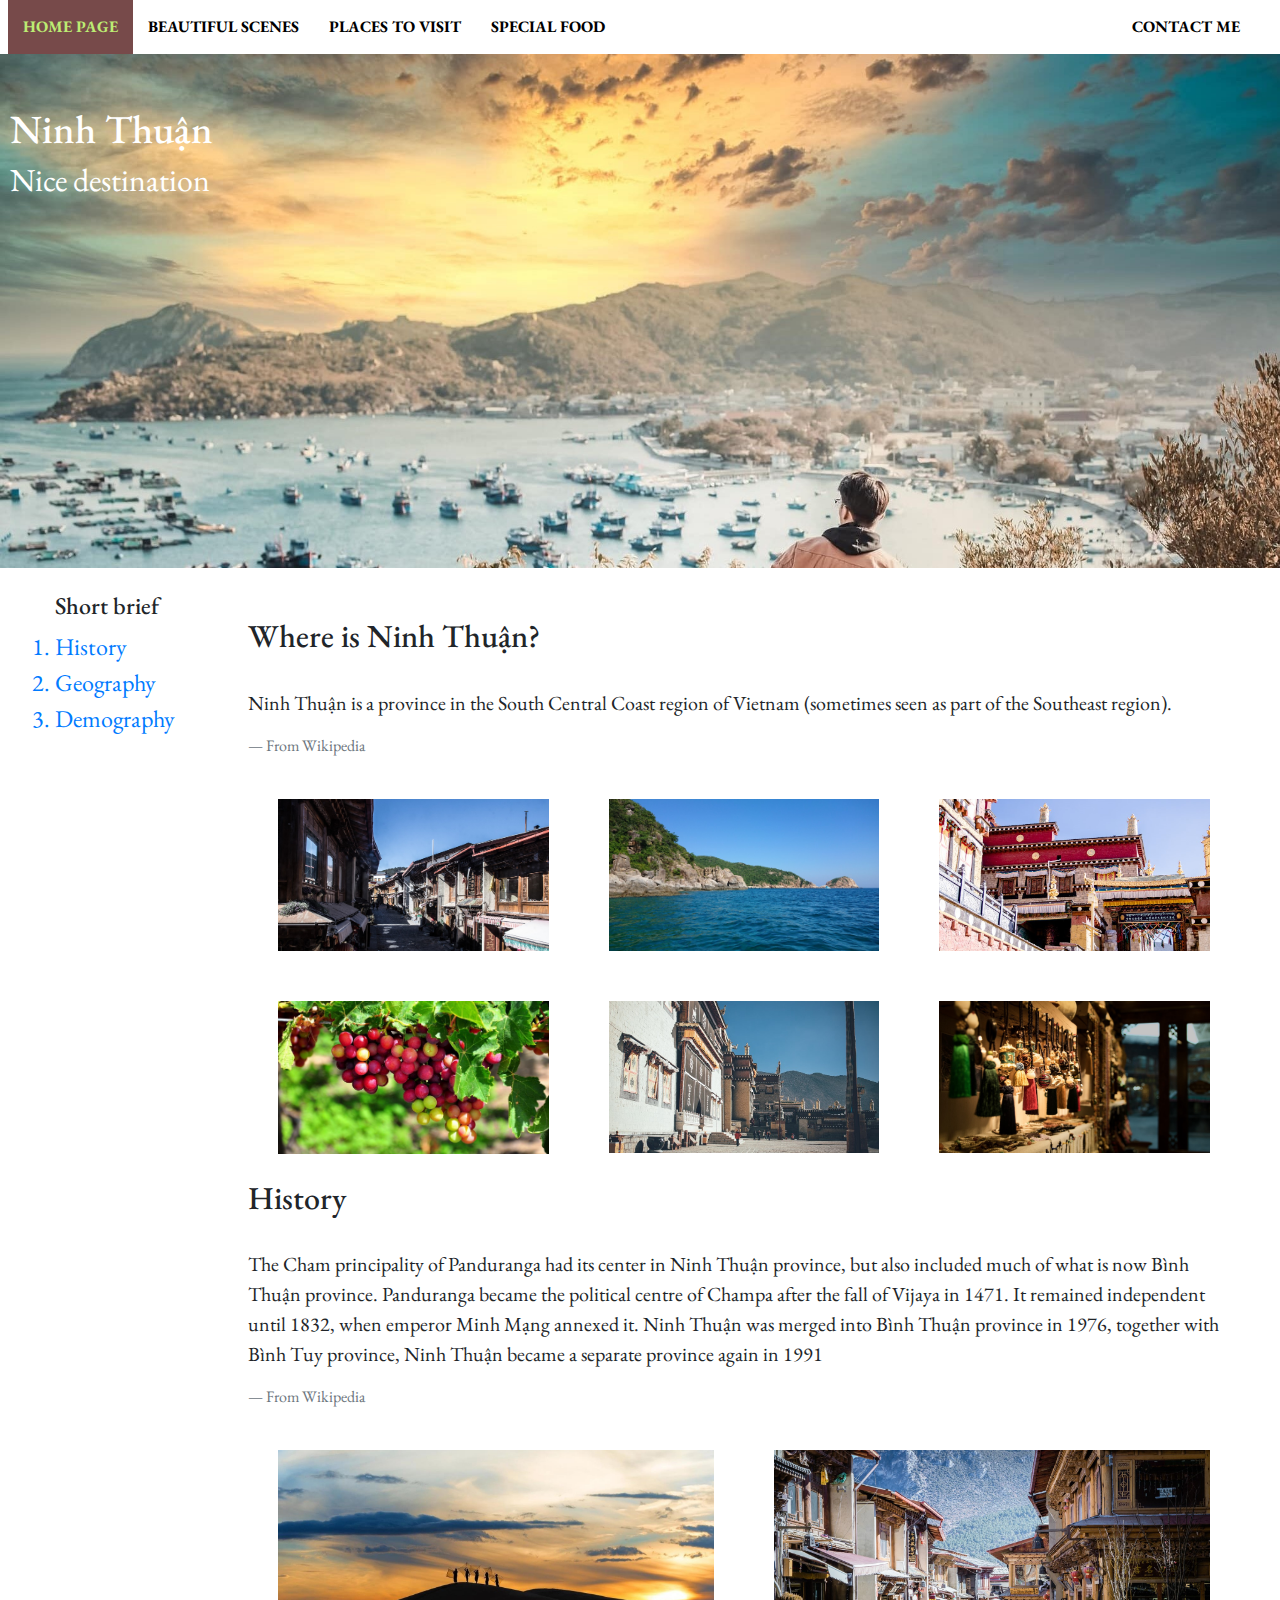
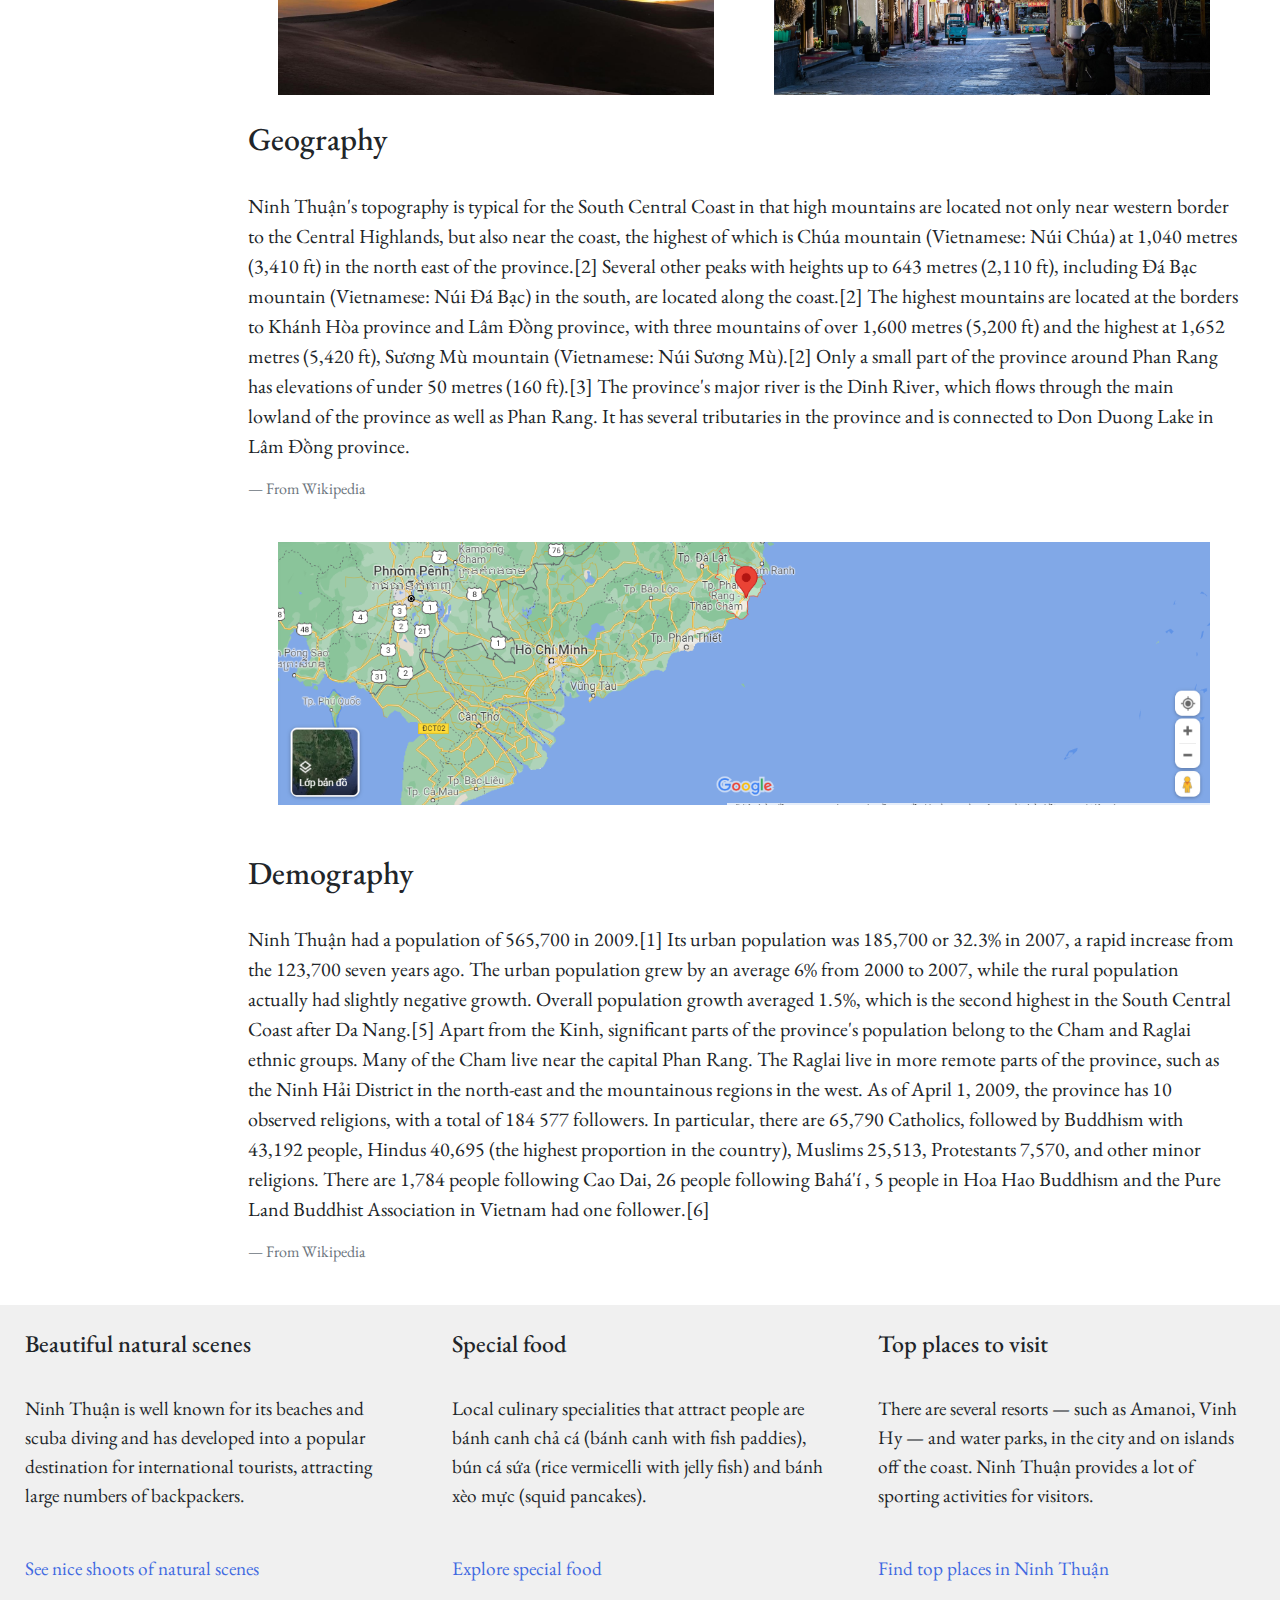
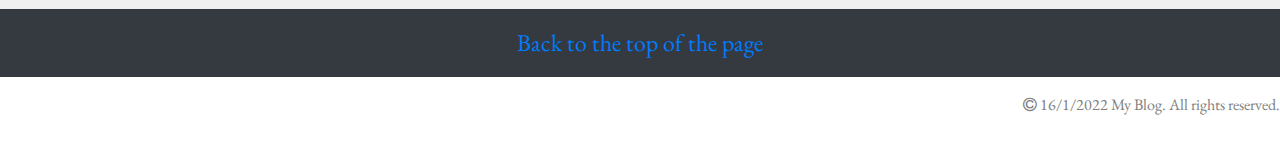
==== index.html @ 448e0904 "Add initial files" ====
<!DOCTYPE html>
<html lang="en">
<head>
    <meta charset="UTF-8">
    <meta http-equiv="X-UA-Compatible" content="IE=edge">
    <meta name="viewport" content="width=device-width, initial-scale=1.0">
    <link rel="stylesheet" href="https://cdn.jsdelivr.net/npm/bootstrap@4.6.1/dist/css/bootstrap.min.css">
    <link rel="stylesheet" href="https://cdnjs.cloudflare.com/ajax/libs/font-awesome/4.7.0/css/font-awesome.min.css">
    <link rel="stylesheet" href="style.css">    
    <title>Ninh Thuận</title>
    
</head>
<body>
    <div id="fb-root"></div>
    <script async defer crossorigin="anonymous" src="https://connect.facebook.net/vi_VN/sdk.js#xfbml=1&version=v12.0" nonce="tMiXaSj3"></script>
    <!-- navbar -->
    <ul class="topnav">
            <li><a class="active" href="index.html">Home page</a></li>
            <li><a href="scenes.html">Beautiful scenes</a></li>
            <li><a href="places.html">Places to visit</a></li>
            <li><a href="food.html">Special food</a></li>
            <li class="topnav-right"><a href="contact.html">Contact me</a></li>   
    </ul>
    <!-- banner -->
    <div id="banner">
        <img class="banner_image" src="images/homepage/nt_hp_banner.jpg" alt="banner_pic">
        <div class="banner_content">
            <h1 class="head">Ninh Thuận <br> <small>Nice destination</small></h1><br>
        </div>        
    </div><br>
    <!-- plug in Facebook -->
    <div class="fb-like" data-href="https://www.facebook.com/yeutienganh1102" data-width="" data-layout="button" data-action="like" data-size="small" data-share="true"></div>
    <!-- brief infor -->
    <div class="row container-fluid briefinfo">
        <div class="container col-sm-12 col-md-12 col-lg-2 briefmenu">
            <ol>
                <h4>Short brief</h4>
                <a href="#history"><li>History</li></a>
                <a href="#geography"><li>Geography</li></a>
                <a href="#demography"><li>Demography</li></a>                
            </ol>
        </div>
        <div id="gallery" class="container col-sm-12 col-md-12 col-lg-10">
            <h2>Where is Ninh Thuận?</h2><br>
            <blockquote class="blockquote">
                <p>Ninh Thuận is a province in the South Central Coast region of Vietnam (sometimes seen as part of the Southeast region).</p>
                <footer class="blockquote-footer">From Wikipedia</footer>
            </blockquote>
                    <!-- gallery column -->
            <div class="container col-sm-12 col-md-12 col-lg-4 gallery-col-1">
                <img src="images/homepage/nt_hp_1.jpg" alt="img1">
                <img src="images/homepage/nt_hp_2.jpg" alt="img2">
            </div>           
            <div class="container col-sm-12 col-md-12 col-lg-4 gallery-col-2">
                <img src="images/homepage/nt_hp_3.jpg" alt="img3">
                <img src="images/homepage/nt_hp_4.jpg" alt="img4">
            </div>        
            <div class="container col-sm-12 col-md-12 col-lg-4 gallery-col-3">
                <img src="images/homepage/nt_hp_5.jpg" alt="im5">
                <img src="images/homepage/nt_hp_6.jpg" alt="img6">
            </div>
            <br>
            <h2 id="history">History</h2><br>
            <blockquote class="blockquote">
                <p>The Cham principality of Panduranga had its center in Ninh Thuận province, but also included much of what is now Bình Thuận province. Panduranga became the political centre of Champa after the fall of Vijaya in 1471. It remained independent until 1832, when emperor Minh Mạng annexed it. Ninh Thuận was merged into Bình Thuận province in 1976, together with Bình Tuy province, Ninh Thuận became a separate province again in 1991</p>
                <footer class="blockquote-footer">From Wikipedia</footer>
            </blockquote>
            
            <div class="container col-sm-12 col-md-12 col-lg-6 history-col-1">
                <img src="images/homepage/nt_hp_7.jpg" alt="img7">                
            </div>
            <div class="container col-sm-12 col-md-12 col-lg-6 history-col-2">
                <img src="images/homepage/nt_hp_8.jpg" alt="img8">                
            </div>
            <br>
            <h2 id="geography">Geography</h2><br>
            <blockquote class="blockquote">
                <p>Ninh Thuận's topography is typical for the South Central Coast in that high mountains are located not only near western border to the Central Highlands, but also near the coast, the highest of which is Chúa mountain (Vietnamese: Núi Chúa) at 1,040 metres (3,410 ft) in the north east of the province.[2] Several other peaks with heights up to 643 metres (2,110 ft), including Đá Bạc mountain (Vietnamese: Núi Đá Bạc) in the south, are located along the coast.[2] The highest mountains are located at the borders to Khánh Hòa province and Lâm Đồng province, with three mountains of over 1,600 metres (5,200 ft) and the highest at 1,652 metres (5,420 ft), Sương Mù mountain (Vietnamese: Núi Sương Mù).[2] Only a small part of the province around Phan Rang has elevations of under 50 metres (160 ft).[3] The province's major river is the Dinh River, which flows through the main lowland of the province as well as Phan Rang. It has several tributaries in the province and is connected to Don Duong Lake in Lâm Đồng province.</p>
                <footer class="blockquote-footer">From Wikipedia</footer>
            </blockquote>        
            <div class="container col-sm-12 col-md-12 col-lg-12">
                <img src="images/homepage/nt_hp_geo.PNG" alt="img_geo">                
            </div>
            <br>
            <h2 id="demography">Demography</h2><br>
            <blockquote class="blockquote">
                <p>Ninh Thuận had a population of 565,700 in 2009.[1] Its urban population was 185,700 or 32.3% in 2007, a rapid increase from the 123,700 seven years ago. The urban population grew by an average 6% from 2000 to 2007, while the rural population actually had slightly negative growth. Overall population growth averaged 1.5%, which is the second highest in the South Central Coast after Da Nang.[5]

                Apart from the Kinh, significant parts of the province's population belong to the Cham and Raglai ethnic groups. Many of the Cham live near the capital Phan Rang. The Raglai live in more remote parts of the province, such as the Ninh Hải District in the north-east and the mountainous regions in the west.
    
                As of April 1, 2009, the province has 10 observed religions, with a total of 184 577 followers. In particular, there are 65,790 Catholics, followed by Buddhism with 43,192 people, Hindus 40,695 (the highest proportion in the country), Muslims 25,513, Protestants 7,570, and other minor religions. There are 1,784 people following Cao Dai, 26 people following Bahá'í , 5 people in Hoa Hao Buddhism and the Pure Land Buddhist Association in Vietnam had one follower.[6]</p>
                <footer class="blockquote-footer">From Wikipedia</footer>
            </blockquote>          
        
        </div>
    </div>        
        
    <!-- footer -->
    <div id="footer" class="footer">
        <div class="col-sm-12 col-md-12 col-lg-4 footer-col-1">
            <h4>Beautiful natural scenes</h4><br>
            <p>Ninh Thuận is well known for its beaches and scuba diving and has developed into a popular destination for international tourists, attracting large numbers of backpackers.</p><br>
            <a href="scenes.html">See nice shoots of natural scenes</a>

        </div>
        <div class="col-sm-12 col-md-12 col-lg-4 footer-col-2">
            <h4>Special food</h4><br>
            <p>Local culinary specialities that attract people are bánh canh chả cá (bánh canh with fish paddies), bún cá sứa (rice vermicelli with jelly fish) and bánh xèo mực (squid pancakes).

            </p><br>
            <a href="food.html">Explore special food</a>
        </div>
        <div class="col-sm-12 col-md-12 col-lg-4 footer-col-3">
            <h4>Top places to visit</h4><br>
            <p>There are several resorts — such as Amanoi, Vinh Hy —  and water parks, in the city and on islands off the coast. Ninh Thuận provides a lot of sporting activities for visitors. </p><br>
            <a href="places.html">Find top places in Ninh Thuận</a>
        </div>        
    </div>
    <div class="container-fluid backtop p-3 my-3 bg-dark text-white">
        <a href="#top">Back to the top of the page</a>
    </div>
    <div class="copyright">
        <p><i class="fa fa-copyright" aria-hidden="true"></i> 16/1/2022 My Blog. All rights reserved.</p>
    </div>  
</body>
</html>
---- style.css ----
@import url('https://fonts.googleapis.com/css2?family=EB+Garamond:wght@500&family=Orelega+One&family=PT+Serif:ital,wght@1,700&family=Poppins:ital,wght@0,200;0,300;0,400;0,500;1,500&family=The+Nautigal:wght@700&display=swap');
:root{
    --contact-color: #f2726a;
}
/* reset css */
*{
    margin: 0;
    padding: 0;
    box-sizing: border-box;
}
body{
    width: 100%; 
    margin: 0;    
    font-family: 'EB Garamond', serif;
}
[class*="col-"]{
    width: 100%;
}
/* for navbar */
ul.topnav{
    list-style-type: none;
    margin: 0;
    padding: 0;
    overflow: hidden;
    font-weight: bold;    
    background-color: rgb(222, 229, 236);
}
ul.topnav li a{
    color: black;
    display: block;
    padding: 15px;    
    margin: 0px;
    text-align: center;
    text-transform: uppercase;
    text-decoration: none;
    transition: 0.3s;
}
ul.topnav li a.active {
    background-color: rgb(119, 74, 74);
    color: rgb(188, 236, 115);
}
ul.topnav li a:hover{
    background-color: #333;
    color: greenyellow;
}


/* for banner */
#banner{
    background-color:bisque;
    clear: both;
    position: relative;
    width: 100%; 
    overflow: hidden;     
}
#banner .banner_image{
    width: 100%;
    height: 40%;
    visibility: hidden;
    display: flex;
    padding: 0;
    animation-name: banner-ani;
    animation-duration: 8s;
    animation-iteration-count: infinite;    
}
@keyframes banner-ani {
    0%{
        transform: scale(1);
    }
    50%{
        transform: scale(1.2);
    } 
    100%{
        transform: scale(1);
    }   
}
#banner .banner_content{
    position: absolute;       
    display: block;
    top: 10%;
    left: 10px;
    transition: 1s;
    transition-delay: 0.3s;
}#banner .banner_content:hover{
    transform: scale(1.2) rotate(360deg) translate(50px,20px);    
}

/* for brief infor & gallery */

.briefinfo ol{
    margin-left: 25px;
    font-size: 1.5em;
} 
.row {
    margin: 0px auto;
}
#gallery{ 
    margin: 0px auto;
    padding: 25px;        
}
#gallery img{
    padding: 25px 15px;
    width: 100%;  
    transition: 0.5s; 
    transition-delay: 0.5; 
}
#gallery h2, p {
    clear: both;
}
#gallery img:hover{
    transform: scale(0.9);
    cursor: pointer;
}
#gallery .gallery-col-1, .gallery-col-2, .gallery-col-3, .history-col-1, .history-col-2 {
    float: left;    
}
hr{
    display: none;    
}
/* for footer */

#footer .footer-col-1, .footer-col-2, .footer-col-3{
    display: block;
    float: left;    
    font-size: 1.2em;
    padding: 25px;
    overflow: hidden; 
    background: rgb(240, 240, 240);   
}
#footer a{
    padding: none;
    color: royalblue;
    text-decoration: none;
}
#footer a:hover{
    color: chocolate;    
}
.backtop{
    clear: both;
    text-align: center; 
    font-size: 1.5em;    
}
.backtop a:hover{
    color: greenyellow;
}
[class*="col-"]{
    width: 100%;
}
@media only screen and (min-width: 768px) {
    /* For tablets: */
    .col-md-1 {width: 8.33%;}
    .col-md-2 {width: 16.66%;}
    .col-md-3 {width: 25%;}
    .col-md-4 {width: 33.33%;}
    .col-md-5 {width: 41.66%;}
    .col-md-6 {width: 50%;}
    .col-md-7 {width: 58.33%;}
    .col-md-8 {width: 66.66%;}
    .col-md-9 {width: 75%;}
    .col-md-10 {width: 83.33%;}
    .col-md-11 {width: 91.66%;}
    .col-md-12 {width: 100%;}
    
    ul.topnav{
        background-color: white;
    }
    ul.topnav li{
        float: left;
    }
    ul.topnav li:first-child{
        margin-left: 8px;       
    }    
    ul.topnav li.topnav-right{
        float: right;
        margin-right: 25px;
    }
    #banner .banner_image{
        visibility: visible;
    }
    #banner .banner_content{
        color: whitesmoke;
    }      
  }
  
@media only screen and (min-width: 992px) {
    /* For desktop: */
    .col-lg-1 {width: 8.33%;}
    .col-lg-2 {width: 16.66%;}
    .col-lg-3 {width: 25%;}
    .col-lg-4 {width: 33.33%;}
    .col-lg-5 {width: 41.66%;}
    .col-lg-6 {width: 50%;}
    .col-lg-7 {width: 58.33%;}
    .col-lg-8 {width: 66.66%;}
    .col-lg-9 {width: 75%;}
    .col-lg-10 {width: 83.33%;}
    .col-lg-11 {width: 91.66%;}
    .col-lg-12 {width: 100%;}
    ul{
        background-color: white;        
    }
    li a{    
        color: black;        
    }
    li a:hover{
        background-color: #333;
        color: greenyellow;
    }
    #banner .banner_image{
        visibility: visible;
    }
    #banner .banner_content{
        color: white;
    }        
    .nar-left li:first-child{
        margin-left: 25px;       
    }    
    .nar-right li:first-child{
        margin-right: 30px;
    }   
}
/* contact */
.card{
    position: relative;
    width: 100%;
    min-height: 600px;
    max-height: 600px;
    background: #242628;
    text-align: center;
    overflow: hidden;
    border-radius: 5px;    
    padding: 0;
}
.card__img{
    width: 120px;
    height: 120px;
    border-radius: 50%;
    border: 5px solid var(--contact-color);
    margin: auto;
    overflow: hidden;    
    transition: 0.5s;
    transform: translateY(25px);
}
.card__img img{
    object-fit: cover;
    width: 100%;
    height: 100%;
    object-position: center;    
}
.card__img:hover{
    width: 100%;
    height: 100%;
    border-radius: unset;
    border: unset;    
    transform: unset;
    overflow: visible;  
}    
.card h2, h3{
    margin-top: 35px;
    color: white;
}
.card p{
    color: var(--contact-color);    
}
.card__social{
    margin: 25px 0px;
}
.card__social a{
    font-size: 1.3em;
    margin: 10px 15px;
    color: white;
}
.card__social a:hover{
    color: var(--contact-color);
}
.card__button{
    width: 100px;
    height: 50px;
    border-radius: 5px;
    border: 2px solid var(--contact-color);
    background: transparent;
    color: white;
    transition: 0.5s;
    margin: auto;
}
.card__button:hover{
    background: var(--contact-color);
    transform: scale(1.2);
}
.card .quote{
    margin: 10px 10px;
    transition: 0.5s;
}
.card .quote:hover{
    color:white;
}
.progress{
    height: 35px;
    font-size: 1em;
}
.education-list li{
    font-size: 1em;
}
.table{
    text-align: center;    
}
.table .selected{
    background-color: var(--contact-color);
}
iframe{    
    height: 350px;
    width: 550px;
    margin: 0;
}
.video-container {
    position: relative;
    padding-bottom: 56.25%;
    padding-top: 30px; height: 0; overflow: hidden;
}
.video-container iframe,
.video-container object,
.video-container embed {
    position: absolute;
    top: 0;
    left: 0;
    width: 100%;
    height: 100%;
}
.copyright {
    font-size: 1em;
    text-align: right;
    padding-bottom: 10px;
    color: grey;
}
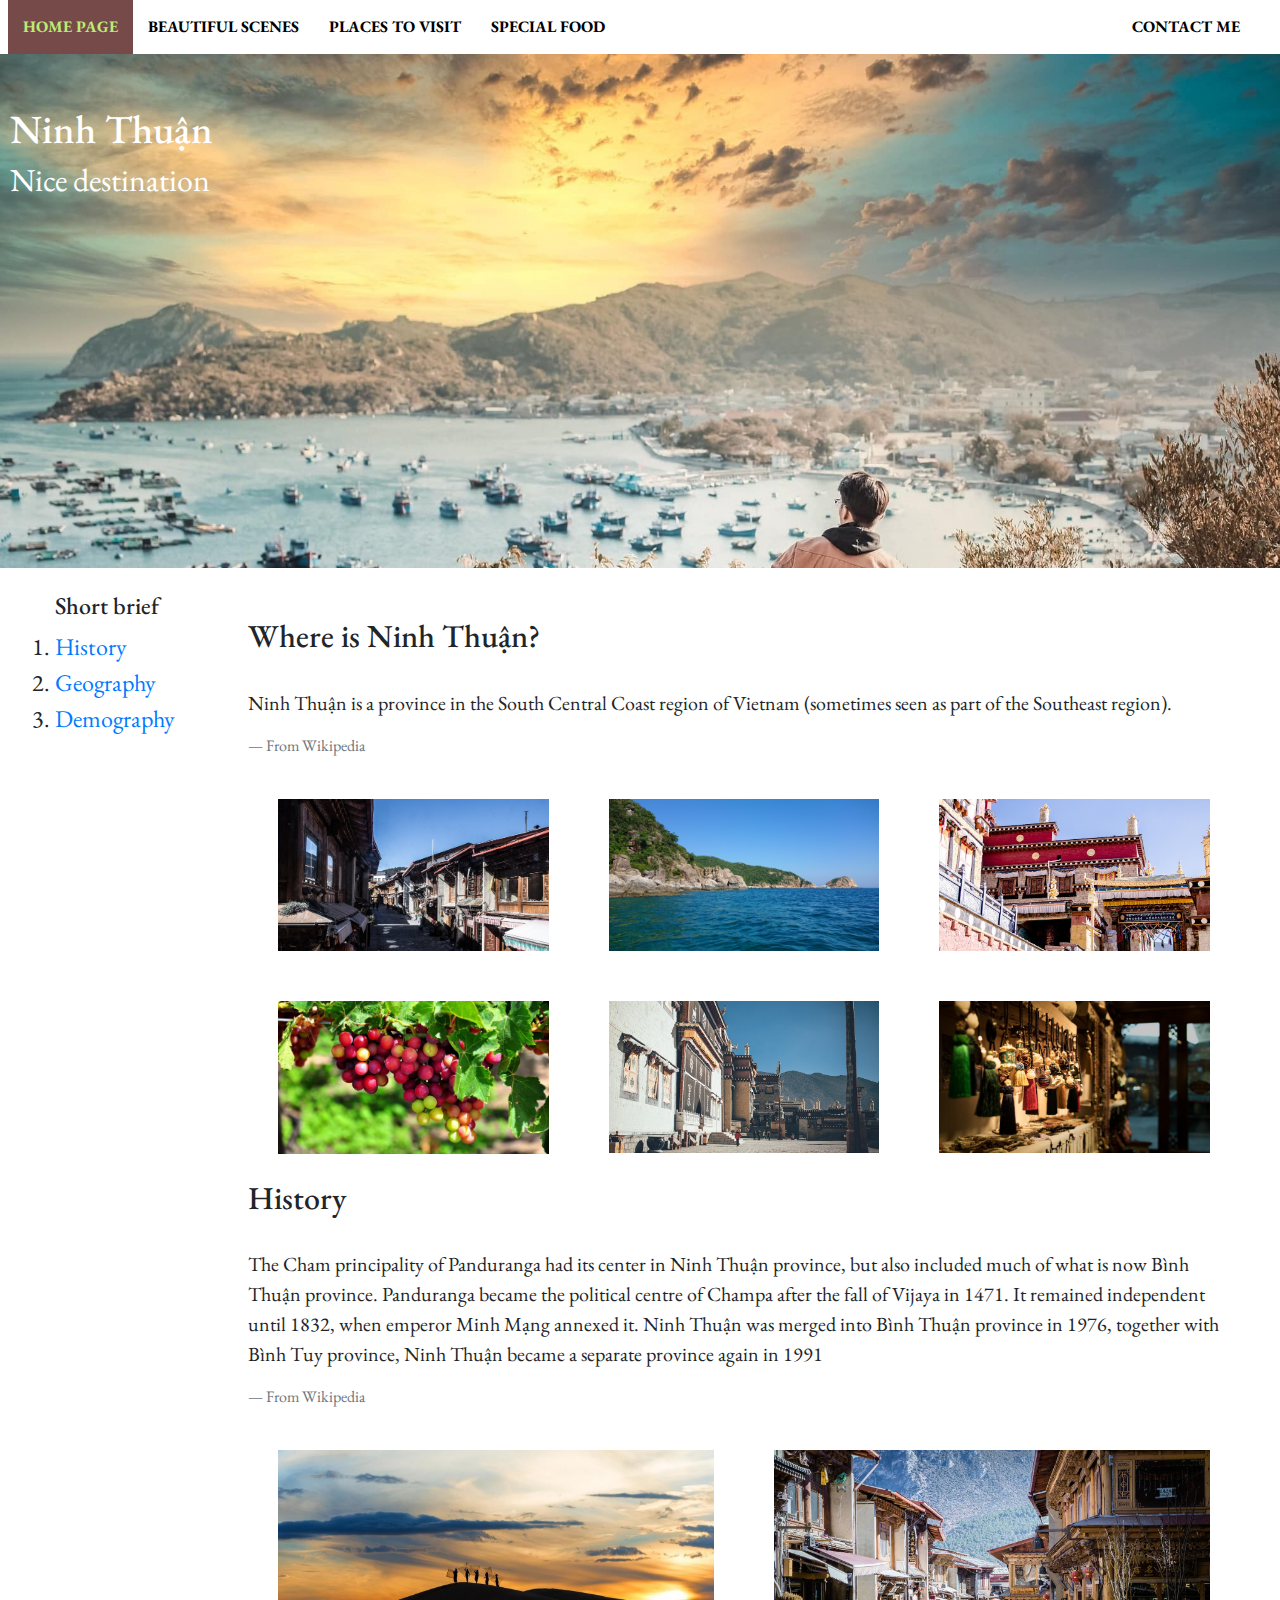
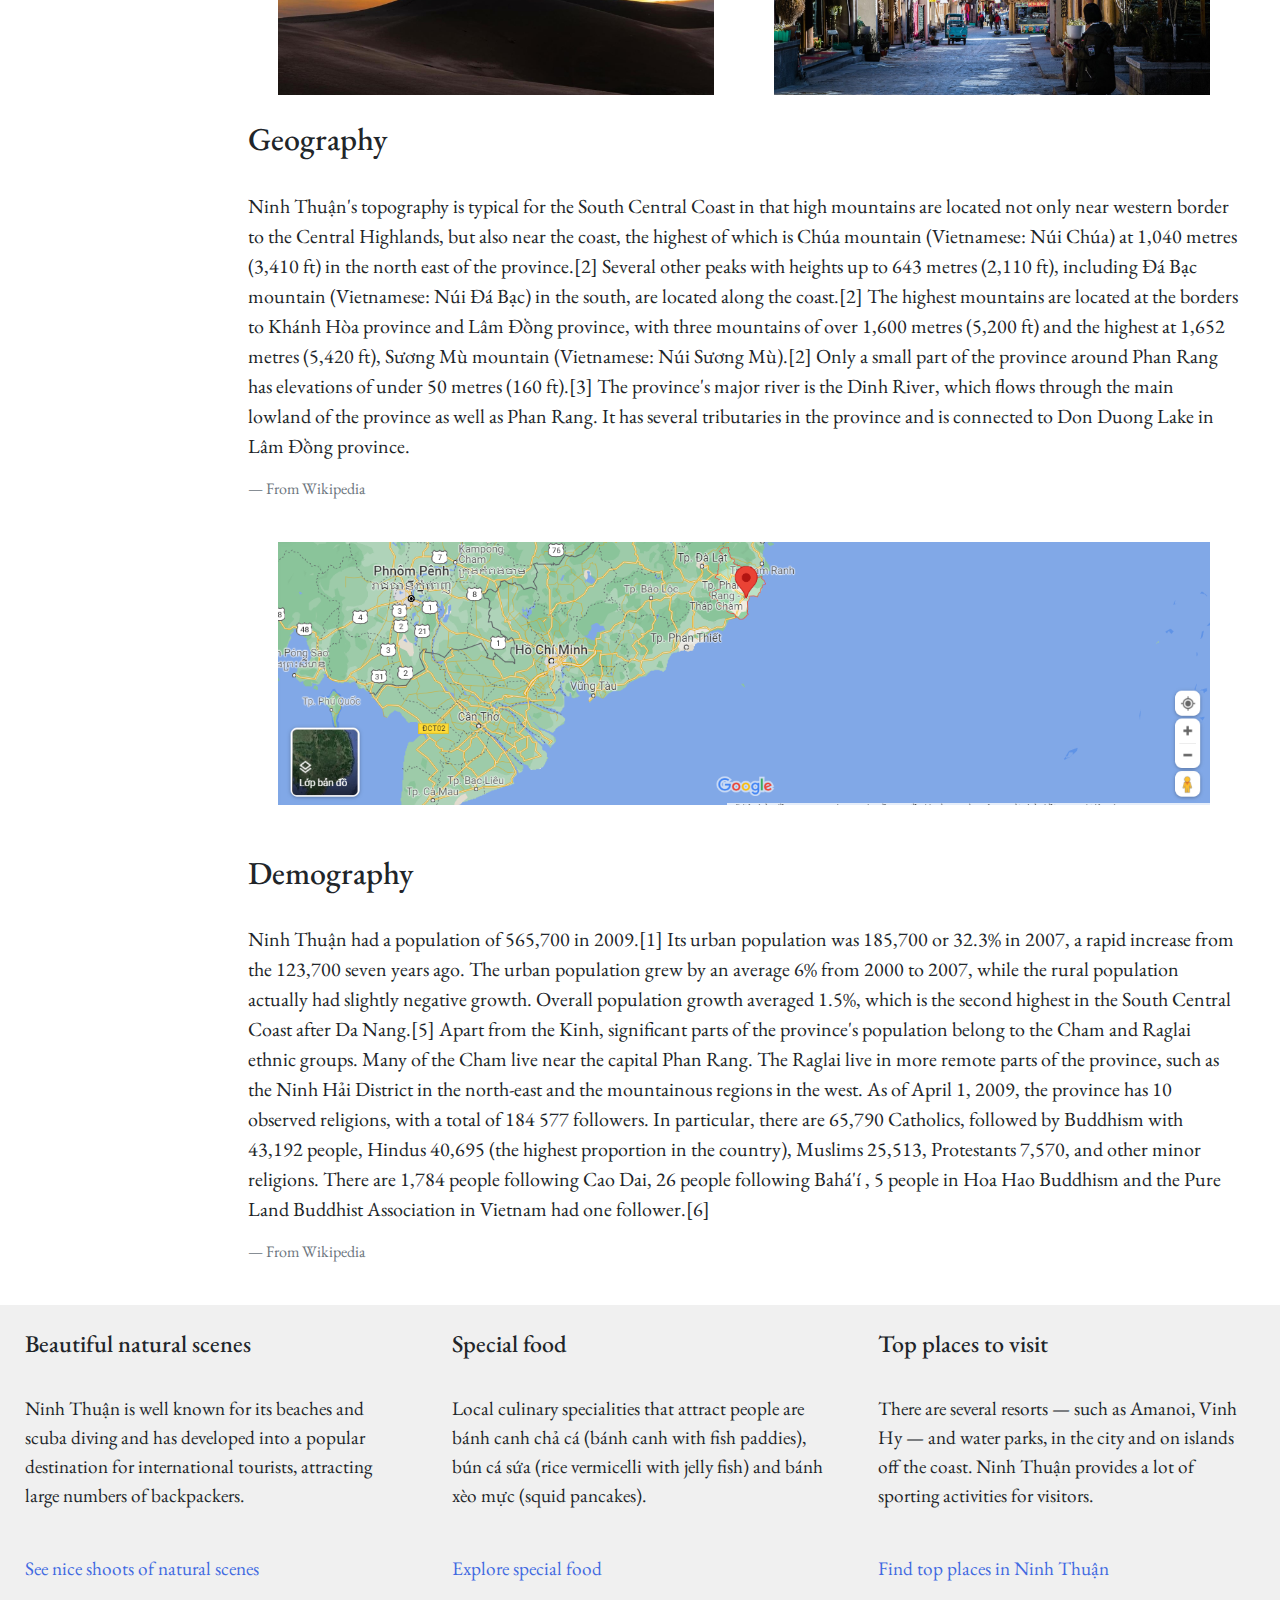
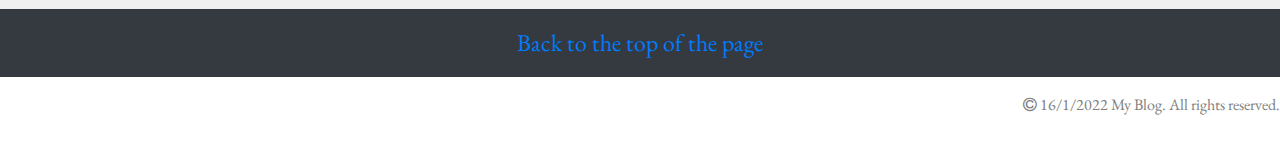
==== commit b9eb5ffb: "review class" ====
--- a/index.html
+++ b/index.html
@@ -4,15 +4,26 @@
     <meta charset="UTF-8">
     <meta http-equiv="X-UA-Compatible" content="IE=edge">
     <meta name="viewport" content="width=device-width, initial-scale=1.0">
+    <meta name="google-site-verification" content="vFq9ZbLarPiBGltK0-qWV-wATFYy3k8LO7pcQHHPGjg" />
     <link rel="stylesheet" href="https://cdn.jsdelivr.net/npm/bootstrap@4.6.1/dist/css/bootstrap.min.css">
     <link rel="stylesheet" href="https://cdnjs.cloudflare.com/ajax/libs/font-awesome/4.7.0/css/font-awesome.min.css">
-    <link rel="stylesheet" href="style.css">    
+    <link rel="stylesheet" href="style/style.css">
+    <link rel="stylesheet" href="style/style-min768.css">
+    <link rel="stylesheet" href="style/style-min992.css">
+    <!-- Global site tag (gtag.js) - Google Analytics -->
+    <script async src="https://www.googletagmanager.com/gtag/js?id=G-B50QKYGE1K"></script>
+    <script>
+      window.dataLayer = window.dataLayer || [];
+      function gtag(){dataLayer.push(arguments);}
+      gtag('js', new Date());
+
+      gtag('config', 'G-B50QKYGE1K');
+    </script>
     <title>Ninh Thuận</title>
     
 </head>
 <body>
-    <div id="fb-root"></div>
-    <script async defer crossorigin="anonymous" src="https://connect.facebook.net/vi_VN/sdk.js#xfbml=1&version=v12.0" nonce="tMiXaSj3"></script>
+    <div id="fb-root"></div>    
     <!-- navbar -->
     <ul class="topnav">
             <li><a class="active" href="index.html">Home page</a></li>
@@ -31,70 +42,70 @@
     <!-- plug in Facebook -->
     <div class="fb-like" data-href="https://www.facebook.com/yeutienganh1102" data-width="" data-layout="button" data-action="like" data-size="small" data-share="true"></div>
     <!-- brief infor -->
-    <div class="row container-fluid briefinfo">
-        <div class="container col-sm-12 col-md-12 col-lg-2 briefmenu">
-            <ol>
-                <h4>Short brief</h4>
-                <a href="#history"><li>History</li></a>
-                <a href="#geography"><li>Geography</li></a>
-                <a href="#demography"><li>Demography</li></a>                
-            </ol>
+    <div class="container-fluid">
+        <div class="row briefinfo">
+            <div class="col-sm-12 col-md-12 col-lg-2 briefmenu">
+                <ol>
+                    <h4>Short brief</h4>
+                    <li><a href="#history">History</a></li>
+                    <li><a href="#geography">Geography</a></li>
+                    <li><a href="#demography">Demography</a></li>            
+                </ol>
+            </div>
+            <div id="gallery" class="col-sm-12 col-md-12 col-lg-10">
+                <h2>Where is Ninh Thuận?</h2><br>
+                <blockquote class="blockquote">
+                    <p>Ninh Thuận is a province in the South Central Coast region of Vietnam (sometimes seen as part of the Southeast region).</p>
+                    <footer class="blockquote-footer">From Wikipedia</footer>
+                </blockquote>
+                        <!-- gallery column -->
+                <div class="col-sm-12 col-md-12 col-lg-4 gallery-col-1">
+                    <img src="images/homepage/nt_hp_1.jpg" alt="img1">
+                    <img src="images/homepage/nt_hp_2.jpg" alt="img2">
+                </div>           
+                <div class="col-sm-12 col-md-12 col-lg-4 gallery-col-2">
+                    <img src="images/homepage/nt_hp_3.jpg" alt="img3">
+                    <img src="images/homepage/nt_hp_4.jpg" alt="img4">
+                </div>        
+                <div class="col-sm-12 col-md-12 col-lg-4 gallery-col-3">
+                    <img src="images/homepage/nt_hp_5.jpg" alt="im5">
+                    <img src="images/homepage/nt_hp_6.jpg" alt="img6">
+                </div>
+                <br>
+                <h2 id="history">History</h2><br>
+                <blockquote class="blockquote">
+                    <p>The Cham principality of Panduranga had its center in Ninh Thuận province, but also included much of what is now Bình Thuận province. Panduranga became the political centre of Champa after the fall of Vijaya in 1471. It remained independent until 1832, when emperor Minh Mạng annexed it. Ninh Thuận was merged into Bình Thuận province in 1976, together with Bình Tuy province, Ninh Thuận became a separate province again in 1991</p>
+                    <footer class="blockquote-footer">From Wikipedia</footer>
+                </blockquote>
+                
+                <div class="col-sm-12 col-md-12 col-lg-6 history-col-1">
+                    <img src="images/homepage/nt_hp_7.jpg" alt="img7">                
+                </div>
+                <div class="col-sm-12 col-md-12 col-lg-6 history-col-2">
+                    <img src="images/homepage/nt_hp_8.jpg" alt="img8">                
+                </div>
+                <br>
+                <h2 id="geography">Geography</h2><br>
+                <blockquote class="blockquote">
+                    <p>Ninh Thuận's topography is typical for the South Central Coast in that high mountains are located not only near western border to the Central Highlands, but also near the coast, the highest of which is Chúa mountain (Vietnamese: Núi Chúa) at 1,040 metres (3,410 ft) in the north east of the province.[2] Several other peaks with heights up to 643 metres (2,110 ft), including Đá Bạc mountain (Vietnamese: Núi Đá Bạc) in the south, are located along the coast.[2] The highest mountains are located at the borders to Khánh Hòa province and Lâm Đồng province, with three mountains of over 1,600 metres (5,200 ft) and the highest at 1,652 metres (5,420 ft), Sương Mù mountain (Vietnamese: Núi Sương Mù).[2] Only a small part of the province around Phan Rang has elevations of under 50 metres (160 ft).[3] The province's major river is the Dinh River, which flows through the main lowland of the province as well as Phan Rang. It has several tributaries in the province and is connected to Don Duong Lake in Lâm Đồng province.</p>
+                    <footer class="blockquote-footer">From Wikipedia</footer>
+                </blockquote>        
+                <div class="col-sm-12 col-md-12 col-lg-12">
+                    <img src="images/homepage/nt_hp_geo.PNG" alt="img_geo">                
+                </div>
+                <br>
+                <h2 id="demography">Demography</h2><br>
+                <blockquote class="blockquote">
+                    <p>Ninh Thuận had a population of 565,700 in 2009.[1] Its urban population was 185,700 or 32.3% in 2007, a rapid increase from the 123,700 seven years ago. The urban population grew by an average 6% from 2000 to 2007, while the rural population actually had slightly negative growth. Overall population growth averaged 1.5%, which is the second highest in the South Central Coast after Da Nang.[5]
+    
+                    Apart from the Kinh, significant parts of the province's population belong to the Cham and Raglai ethnic groups. Many of the Cham live near the capital Phan Rang. The Raglai live in more remote parts of the province, such as the Ninh Hải District in the north-east and the mountainous regions in the west.
+        
+                    As of April 1, 2009, the province has 10 observed religions, with a total of 184 577 followers. In particular, there are 65,790 Catholics, followed by Buddhism with 43,192 people, Hindus 40,695 (the highest proportion in the country), Muslims 25,513, Protestants 7,570, and other minor religions. There are 1,784 people following Cao Dai, 26 people following Bahá'í , 5 people in Hoa Hao Buddhism and the Pure Land Buddhist Association in Vietnam had one follower.[6]</p>
+                    <footer class="blockquote-footer">From Wikipedia</footer>
+                </blockquote>  
+            </div>
         </div>
-        <div id="gallery" class="container col-sm-12 col-md-12 col-lg-10">
-            <h2>Where is Ninh Thuận?</h2><br>
-            <blockquote class="blockquote">
-                <p>Ninh Thuận is a province in the South Central Coast region of Vietnam (sometimes seen as part of the Southeast region).</p>
-                <footer class="blockquote-footer">From Wikipedia</footer>
-            </blockquote>
-                    <!-- gallery column -->
-            <div class="container col-sm-12 col-md-12 col-lg-4 gallery-col-1">
-                <img src="images/homepage/nt_hp_1.jpg" alt="img1">
-                <img src="images/homepage/nt_hp_2.jpg" alt="img2">
-            </div>           
-            <div class="container col-sm-12 col-md-12 col-lg-4 gallery-col-2">
-                <img src="images/homepage/nt_hp_3.jpg" alt="img3">
-                <img src="images/homepage/nt_hp_4.jpg" alt="img4">
-            </div>        
-            <div class="container col-sm-12 col-md-12 col-lg-4 gallery-col-3">
-                <img src="images/homepage/nt_hp_5.jpg" alt="im5">
-                <img src="images/homepage/nt_hp_6.jpg" alt="img6">
-            </div>
-            <br>
-            <h2 id="history">History</h2><br>
-            <blockquote class="blockquote">
-                <p>The Cham principality of Panduranga had its center in Ninh Thuận province, but also included much of what is now Bình Thuận province. Panduranga became the political centre of Champa after the fall of Vijaya in 1471. It remained independent until 1832, when emperor Minh Mạng annexed it. Ninh Thuận was merged into Bình Thuận province in 1976, together with Bình Tuy province, Ninh Thuận became a separate province again in 1991</p>
-                <footer class="blockquote-footer">From Wikipedia</footer>
-            </blockquote>
-            
-            <div class="container col-sm-12 col-md-12 col-lg-6 history-col-1">
-                <img src="images/homepage/nt_hp_7.jpg" alt="img7">                
-            </div>
-            <div class="container col-sm-12 col-md-12 col-lg-6 history-col-2">
-                <img src="images/homepage/nt_hp_8.jpg" alt="img8">                
-            </div>
-            <br>
-            <h2 id="geography">Geography</h2><br>
-            <blockquote class="blockquote">
-                <p>Ninh Thuận's topography is typical for the South Central Coast in that high mountains are located not only near western border to the Central Highlands, but also near the coast, the highest of which is Chúa mountain (Vietnamese: Núi Chúa) at 1,040 metres (3,410 ft) in the north east of the province.[2] Several other peaks with heights up to 643 metres (2,110 ft), including Đá Bạc mountain (Vietnamese: Núi Đá Bạc) in the south, are located along the coast.[2] The highest mountains are located at the borders to Khánh Hòa province and Lâm Đồng province, with three mountains of over 1,600 metres (5,200 ft) and the highest at 1,652 metres (5,420 ft), Sương Mù mountain (Vietnamese: Núi Sương Mù).[2] Only a small part of the province around Phan Rang has elevations of under 50 metres (160 ft).[3] The province's major river is the Dinh River, which flows through the main lowland of the province as well as Phan Rang. It has several tributaries in the province and is connected to Don Duong Lake in Lâm Đồng province.</p>
-                <footer class="blockquote-footer">From Wikipedia</footer>
-            </blockquote>        
-            <div class="container col-sm-12 col-md-12 col-lg-12">
-                <img src="images/homepage/nt_hp_geo.PNG" alt="img_geo">                
-            </div>
-            <br>
-            <h2 id="demography">Demography</h2><br>
-            <blockquote class="blockquote">
-                <p>Ninh Thuận had a population of 565,700 in 2009.[1] Its urban population was 185,700 or 32.3% in 2007, a rapid increase from the 123,700 seven years ago. The urban population grew by an average 6% from 2000 to 2007, while the rural population actually had slightly negative growth. Overall population growth averaged 1.5%, which is the second highest in the South Central Coast after Da Nang.[5]
-
-                Apart from the Kinh, significant parts of the province's population belong to the Cham and Raglai ethnic groups. Many of the Cham live near the capital Phan Rang. The Raglai live in more remote parts of the province, such as the Ninh Hải District in the north-east and the mountainous regions in the west.
-    
-                As of April 1, 2009, the province has 10 observed religions, with a total of 184 577 followers. In particular, there are 65,790 Catholics, followed by Buddhism with 43,192 people, Hindus 40,695 (the highest proportion in the country), Muslims 25,513, Protestants 7,570, and other minor religions. There are 1,784 people following Cao Dai, 26 people following Bahá'í , 5 people in Hoa Hao Buddhism and the Pure Land Buddhist Association in Vietnam had one follower.[6]</p>
-                <footer class="blockquote-footer">From Wikipedia</footer>
-            </blockquote>          
-        
-        </div>
-    </div>        
-        
+    </div>      
     <!-- footer -->
     <div id="footer" class="footer">
         <div class="col-sm-12 col-md-12 col-lg-4 footer-col-1">
@@ -121,6 +132,7 @@
     </div>
     <div class="copyright">
         <p><i class="fa fa-copyright" aria-hidden="true"></i> 16/1/2022 My Blog. All rights reserved.</p>
-    </div>  
+    </div>
+    <script async defer crossorigin="anonymous" src="https://connect.facebook.net/vi_VN/sdk.js#xfbml=1&version=v12.0" nonce="tMiXaSj3"></script>  
 </body>
-</html>+</html>
--- a/style/style.css
+++ b/style/style.css
@@ -0,0 +1,262 @@
+@import url('https://fonts.googleapis.com/css2?family=EB+Garamond:wght@500&family=Orelega+One&family=PT+Serif:ital,wght@1,700&family=Poppins:ital,wght@0,200;0,300;0,400;0,500;1,500&family=The+Nautigal:wght@700&display=swap');
+:root{
+    --contact-color: #f2726a;
+}
+/* reset css */
+*{
+    margin: 0;
+    padding: 0;
+    box-sizing: border-box;
+}
+body{
+    width: 100%; 
+    margin: 0;    
+    font-family: 'EB Garamond', serif;
+}
+[class*="col-"]{
+    width: 100%;
+}
+/* for navbar */
+ul.topnav{
+    list-style-type: none;
+    margin: 0;
+    padding: 0;
+    overflow: hidden;
+    font-weight: bold;    
+    background-color: rgb(222, 229, 236);
+}
+ul.topnav li a{
+    color: black;
+    display: block;
+    padding: 15px;    
+    margin: 0px;
+    text-align: center;
+    text-transform: uppercase;
+    text-decoration: none;
+    transition: 0.3s;
+}
+ul.topnav li a.active {
+    background-color: rgb(119, 74, 74);
+    color: rgb(188, 236, 115);
+}
+ul.topnav li a:hover{
+    background-color: #333;
+    color: greenyellow;
+}
+
+
+/* for banner */
+#banner{
+    background-color:bisque;
+    clear: both;
+    position: relative;
+    width: 100%; 
+    overflow: hidden;     
+}
+#banner .banner_image{
+    width: 100%;
+    height: 40%;
+    visibility: hidden;
+    display: flex;
+    padding: 0;
+    animation-name: banner-ani;
+    animation-duration: 8s;
+    animation-iteration-count: infinite;    
+}
+@keyframes banner-ani {
+    0%{
+        transform: scale(1);
+    }
+    50%{
+        transform: scale(1.2);
+    } 
+    100%{
+        transform: scale(1);
+    }   
+}
+#banner .banner_content{
+    position: absolute;       
+    display: block;
+    top: 10%;
+    left: 10px;
+    transition: 1s;
+    transition-delay: 0.3s;
+}#banner .banner_content:hover{
+    transform: scale(1.2) rotate(360deg) translate(50px,20px);    
+}
+
+/* for brief infor & gallery */
+
+.briefinfo ol{
+    margin-left: 25px;
+    font-size: 1.5em;
+} 
+.row {
+    margin: 0px auto;
+}
+#gallery{ 
+    margin: 0px auto;
+    padding: 25px;        
+}
+#gallery img{
+    padding: 25px 15px;
+    width: 100%;  
+    transition: 0.5s; 
+    transition-delay: 0.5; 
+}
+#gallery h2, p {
+    clear: both;
+}
+#gallery img:hover{
+    transform: scale(0.9);
+    cursor: pointer;
+}
+#gallery .gallery-col-1, .gallery-col-2, .gallery-col-3, .history-col-1, .history-col-2 {
+    float: left;    
+}
+hr{
+    display: none;    
+}
+/* for footer */
+
+#footer .footer-col-1, .footer-col-2, .footer-col-3{
+    display: block;
+    float: left;    
+    font-size: 1.2em;
+    padding: 25px;
+    overflow: hidden; 
+    background: rgb(240, 240, 240);   
+}
+#footer a{
+    padding: none;
+    color: royalblue;
+    text-decoration: none;
+}
+#footer a:hover{
+    color: chocolate;    
+}
+.backtop{
+    clear: both;
+    text-align: center; 
+    font-size: 1.5em;    
+}
+.backtop a:hover{
+    color: greenyellow;
+}
+[class*="col-"]{
+    width: 100%;
+}
+ 
+/* contact */
+.card{
+    position: relative;
+    width: 100%;
+    min-height: 600px;
+    max-height: 600px;
+    background: #242628;
+    text-align: center;
+    overflow: hidden;
+    border-radius: 5px;    
+    padding: 0;
+}
+.card__img{
+    width: 120px;
+    height: 120px;
+    border-radius: 50%;
+    border: 5px solid var(--contact-color);
+    margin: auto;
+    overflow: hidden;    
+    transition: 0.5s;
+    transform: translateY(25px);
+}
+.card__img img{
+    object-fit: cover;
+    width: 100%;
+    height: 100%;
+    object-position: center;    
+}
+.card__img:hover{
+    width: 100%;
+    height: 100%;
+    border-radius: unset;
+    border: unset;    
+    transform: unset;
+    overflow: visible;  
+}    
+.card h2, h3{
+    margin-top: 35px;
+    color: white;
+}
+.card p{
+    color: var(--contact-color);    
+}
+.card__social{
+    margin: 25px 0px;
+}
+.card__social a{
+    font-size: 1.3em;
+    margin: 10px 15px;
+    color: white;
+}
+.card__social a:hover{
+    color: var(--contact-color);
+}
+.card__button{
+    width: 100px;
+    height: 50px;
+    border-radius: 5px;
+    border: 2px solid var(--contact-color);
+    background: transparent;
+    color: white;
+    transition: 0.5s;
+    margin: auto;
+}
+.card__button:hover{
+    background: var(--contact-color);
+    transform: scale(1.2);
+}
+.card .quote{
+    margin: 10px 10px;
+    transition: 0.5s;
+}
+.card .quote:hover{
+    color:white;
+}
+.progress{
+    height: 35px;
+    font-size: 1em;
+}
+.education-list li{
+    font-size: 1em;
+}
+.table{
+    text-align: center;    
+}
+.table .selected{
+    background-color: var(--contact-color);
+}
+iframe{    
+    height: 350px;
+    width: 550px;
+    margin: 0;
+}
+.video-container {
+    position: relative;
+    padding-bottom: 56.25%;
+    padding-top: 30px; height: 0; overflow: hidden;
+}
+.video-container iframe,
+.video-container object,
+.video-container embed {
+    position: absolute;
+    top: 0;
+    left: 0;
+    width: 100%;
+    height: 100%;
+}
+.copyright {
+    font-size: 1em;
+    text-align: right;
+    padding-bottom: 10px;
+    color: grey;
+}--- a/style/style-min768.css
+++ b/style/style-min768.css
@@ -0,0 +1,40 @@
+*{
+    margin: 0;
+    padding: 0;
+    box-sizing: border-box;
+}
+@media only screen and (min-width: 768px) {
+    /* For tablets: */
+    .col-md-1 {width: 8.33%;}
+    .col-md-2 {width: 16.66%;}
+    .col-md-3 {width: 25%;}
+    .col-md-4 {width: 33.33%;}
+    .col-md-5 {width: 41.66%;}
+    .col-md-6 {width: 50%;}
+    .col-md-7 {width: 58.33%;}
+    .col-md-8 {width: 66.66%;}
+    .col-md-9 {width: 75%;}
+    .col-md-10 {width: 83.33%;}
+    .col-md-11 {width: 91.66%;}
+    .col-md-12 {width: 100%;}
+    
+    ul.topnav{
+        background-color: white;
+    }
+    ul.topnav li{
+        float: left;
+    }
+    ul.topnav li:first-child{
+        margin-left: 8px;       
+    }    
+    ul.topnav li.topnav-right{
+        float: right;
+        margin-right: 25px;
+    }
+    #banner .banner_image{
+        visibility: visible;
+    }
+    #banner .banner_content{
+        color: whitesmoke;
+    }      
+}--- a/style/style-min992.css
+++ b/style/style-min992.css
@@ -0,0 +1,42 @@
+*{
+    margin: 0;
+    padding: 0;
+    box-sizing: border-box;
+} 
+@media only screen and (min-width: 992px) {
+    /* For desktop: */
+    .col-lg-1 {width: 8.33%;}
+    .col-lg-2 {width: 16.66%;}
+    .col-lg-3 {width: 25%;}
+    .col-lg-4 {width: 33.33%;}
+    .col-lg-5 {width: 41.66%;}
+    .col-lg-6 {width: 50%;}
+    .col-lg-7 {width: 58.33%;}
+    .col-lg-8 {width: 66.66%;}
+    .col-lg-9 {width: 75%;}
+    .col-lg-10 {width: 83.33%;}
+    .col-lg-11 {width: 91.66%;}
+    .col-lg-12 {width: 100%;}
+    ul{
+        background-color: white;        
+    }
+    ul.topnav li a{    
+        color: black;        
+    }
+    ul.topnav li a:hover{
+        background-color: #333;
+        color: greenyellow;
+    }
+    #banner .banner_image{
+        visibility: visible;
+    }
+    #banner .banner_content{
+        color: white;
+    }        
+    .nar-left li:first-child{
+        margin-left: 25px;       
+    }    
+    .nar-right li:first-child{
+        margin-right: 30px;
+    }   
+}